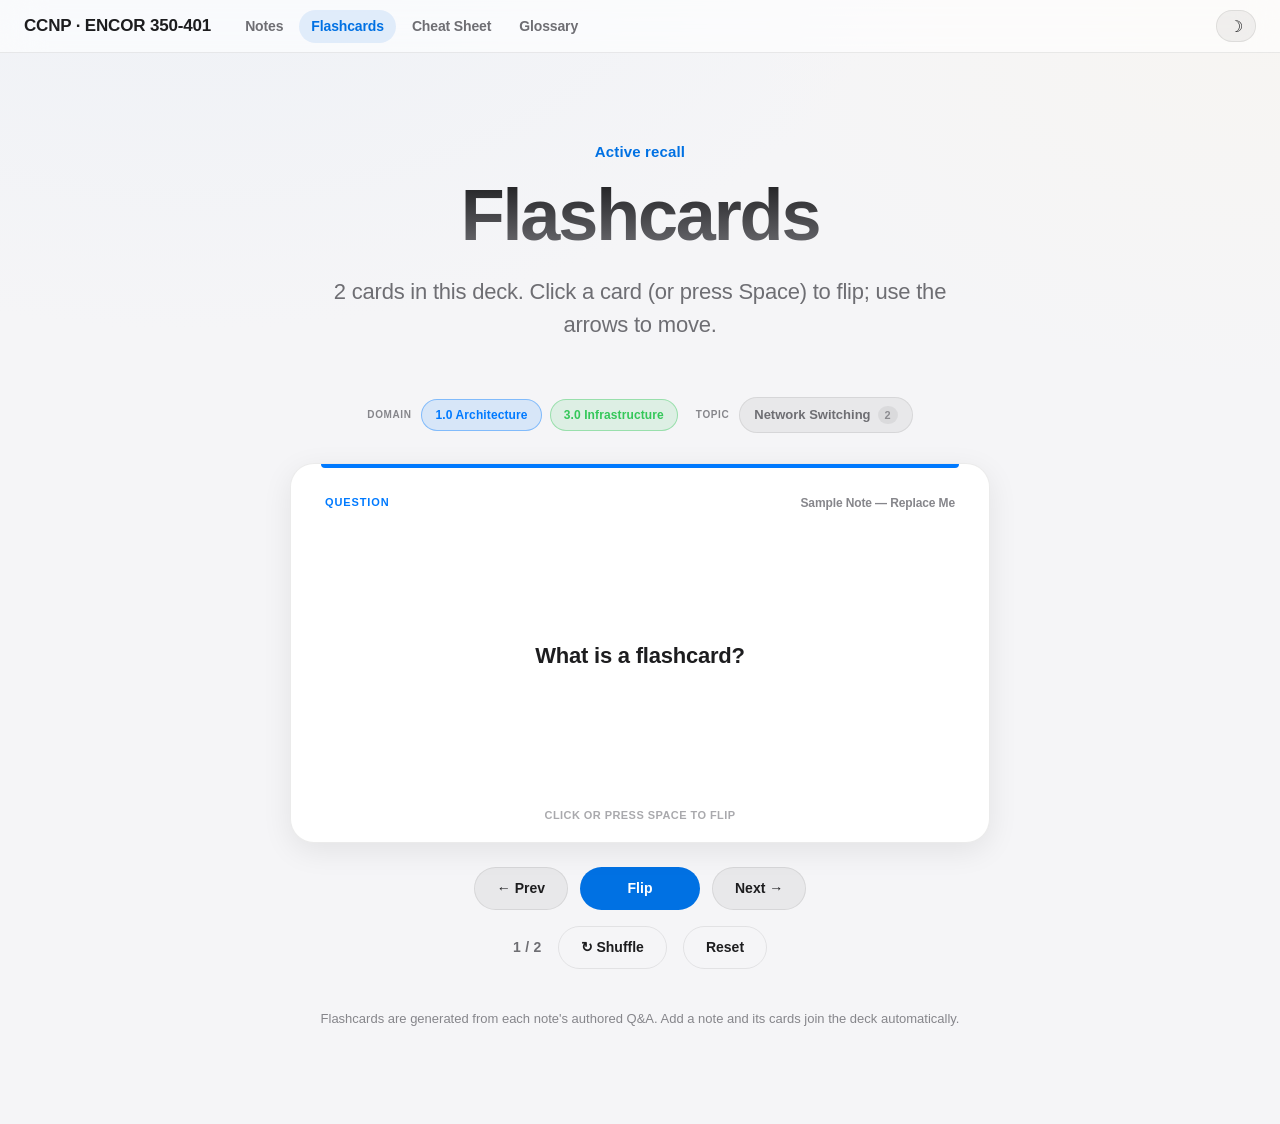
==== Flashcards.html @ 1c85087b "Initial commit: CCNP ENCOR 350-401 study hub (shareable edition) Same offline study suite (Notes, Fl" ====
<!DOCTYPE html>
<html lang="en">
<head>
<meta charset="UTF-8" />
<meta name="viewport" content="width=device-width, initial-scale=1.0" />
<title>CCNP Study Hub &middot; Flashcards</title>
<link rel="stylesheet" href="study.css" />
</head>
<body data-page="flashcards">
  <header class="site-header">
    <div class="header-inner">
      <span class="header-title">CCNP &middot; ENCOR 350-401</span>
      <nav class="site-nav" aria-label="Study hub sections">
        <a class="nav-link" href="CCNP-Study.html" data-page="notes">Notes</a>
        <a class="nav-link" href="Flashcards.html" data-page="flashcards">Flashcards</a>
        <a class="nav-link" href="Cheat-Sheet.html" data-page="cheatsheet">Cheat Sheet</a>
        <a class="nav-link" href="Glossary.html" data-page="glossary">Glossary</a>
      </nav>
      <button class="theme-toggle" id="themeToggle" type="button" aria-label="Toggle color theme" title="Toggle theme">&#9789;</button>
    </div>
  </header>

  <main>
    <section class="hero">
      <div class="hero-eyebrow">Active recall</div>
      <h1>Flashcards</h1>
      <p id="fcIntro">Flip through exam-focused Q&amp;A drawn from every note. Filter by domain or topic, then shuffle and self-test.</p>
    </section>

    <div class="fc-filters" id="fcFilters">
      <div class="fc-filter-group" id="fcDomainFilter" role="group" aria-label="Filter by domain">
        <span class="fc-filter-label">Domain</span>
      </div>
      <div class="fc-filter-group" id="fcTopicFilter" role="group" aria-label="Filter by topic">
        <span class="fc-filter-label">Topic</span>
      </div>
    </div>

    <div class="fc-stage" id="fcStage">
      <div class="flashcard" id="flashcard" role="button" tabindex="0" aria-label="Flashcard, click to flip">
        <div class="fc-face front">
          <div class="fc-meta">
            <span class="fc-kicker">Question</span>
            <span class="fc-source" id="fcSourceFront"></span>
          </div>
          <div class="fc-body" id="fcQuestion"></div>
          <div class="fc-hint">Click or press Space to flip</div>
        </div>
        <div class="fc-face back">
          <div class="fc-meta">
            <span class="fc-kicker">Answer</span>
            <span class="fc-source" id="fcSourceBack"></span>
          </div>
          <div class="fc-body" id="fcAnswer"></div>
          <div class="fc-hint">Click to flip back</div>
        </div>
      </div>
    </div>

    <div class="fc-controls" id="fcControls">
      <div class="fc-nav">
        <button type="button" class="fc-btn" id="fcPrev">&larr; Prev</button>
        <button type="button" class="fc-btn fc-flip" id="fcFlip">Flip</button>
        <button type="button" class="fc-btn" id="fcNext">Next &rarr;</button>
      </div>
      <div class="fc-status">
        <span class="fc-counter" id="fcCounter">0 / 0</span>
        <button type="button" class="fc-btn ghost" id="fcShuffle">&#x21bb; Shuffle</button>
        <button type="button" class="fc-btn ghost" id="fcReset">Reset</button>
      </div>
    </div>

    <div class="fc-empty" id="fcEmpty">
      <div>No flashcards match this filter.</div>
      <button type="button" class="fc-btn" id="fcClear" style="margin-top:14px;">Show all cards</button>
    </div>

    <footer class="site-footer">
      <p>Flashcards are generated from each note's authored Q&amp;A. Add a note and its cards join the deck automatically.</p>
    </footer>
  </main>

  <script src="study-config.js"></script>
  <script src="study-data.js"></script>
  <script src="study-common.js"></script>
  <script>
    (function () {
      "use strict";

      var CONFIG = window.STUDY_CONFIG || {};
      var DATA = window.STUDY_DATA || {};
      var DOMAINS = CONFIG.DOMAINS || {};
      var ORDER = CONFIG.DOMAIN_ORDER || Object.keys(DOMAINS);
      var NOTES = DATA.NOTES || [];

      // Build a flat deck: one entry per flashcard, carrying its note's context.
      var FULL_DECK = [];
      NOTES.forEach(function (note) {
        (note.flashcards || []).forEach(function (fc) {
          FULL_DECK.push({
            q: fc.q,
            a: fc.a,
            title: note.title,
            topic: note.topic || "",
            domains: (note.domains || []).map(String),
            accent: (note.domains && note.domains[0]) || 1
          });
        });
      });

      var deck = FULL_DECK.slice();   // current (filtered/shuffled) deck
      var index = 0;
      var activeDomain = null;
      var activeTopic = null;

      var els = {
        stage: document.getElementById("fcStage"),
        controls: document.getElementById("fcControls"),
        empty: document.getElementById("fcEmpty"),
        card: document.getElementById("flashcard"),
        qFront: document.getElementById("fcSourceFront"),
        qBack: document.getElementById("fcSourceBack"),
        question: document.getElementById("fcQuestion"),
        answer: document.getElementById("fcAnswer"),
        counter: document.getElementById("fcCounter"),
        prev: document.getElementById("fcPrev"),
        next: document.getElementById("fcNext"),
        flip: document.getElementById("fcFlip"),
        shuffle: document.getElementById("fcShuffle"),
        reset: document.getElementById("fcReset"),
        clear: document.getElementById("fcClear"),
        intro: document.getElementById("fcIntro"),
        domainFilter: document.getElementById("fcDomainFilter"),
        topicFilter: document.getElementById("fcTopicFilter")
      };

      /* ---- Build domain + topic filters from the deck --------- */
      var domainBtns = [];
      var topicBtns = [];

      (function buildDomainFilter() {
        // Only show domains that actually have cards.
        var present = {};
        FULL_DECK.forEach(function (c) {
          c.domains.forEach(function (d) { present[d] = true; });
        });
        ORDER.forEach(function (d) {
          if (!present[d] || !DOMAINS[d]) return;
          var btn = document.createElement("button");
          btn.type = "button";
          btn.className = "fc-domain-btn d" + DOMAINS[d].color;
          btn.setAttribute("data-domain", d);
          btn.setAttribute("aria-pressed", "false");
          btn.innerHTML = DOMAINS[d].name;
          btn.addEventListener("click", function () {
            activeDomain = activeDomain === d ? null : d;
            applyFilters();
          });
          els.domainFilter.appendChild(btn);
          domainBtns.push(btn);
        });
      })();

      (function buildTopicFilter() {
        var counts = {};
        var seen = [];
        FULL_DECK.forEach(function (c) {
          if (!c.topic) return;
          if (counts[c.topic] === undefined) { counts[c.topic] = 0; seen.push(c.topic); }
          counts[c.topic]++;
        });
        seen.forEach(function (t) {
          var btn = document.createElement("button");
          btn.type = "button";
          btn.className = "topic-chip";
          btn.setAttribute("data-topic", t);
          btn.setAttribute("aria-pressed", "false");
          btn.innerHTML = t + ' <span class="topic-count">' + counts[t] + "</span>";
          btn.addEventListener("click", function () {
            activeTopic = activeTopic === t ? null : t;
            applyFilters();
          });
          els.topicFilter.appendChild(btn);
          topicBtns.push(btn);
        });
      })();

      /* ---- Rendering ----------------------------------------- */
      function setFlipped(on) {
        els.card.classList.toggle("flipped", !!on);
        els.card.setAttribute("aria-pressed", on ? "true" : "false");
      }

      function render() {
        var n = deck.length;
        if (n === 0) {
          els.stage.classList.add("hidden");
          els.controls.classList.add("hidden");
          els.empty.classList.add("show");
          return;
        }
        els.stage.classList.remove("hidden");
        els.controls.classList.remove("hidden");
        els.empty.classList.remove("show");

        if (index < 0) index = 0;
        if (index > n - 1) index = n - 1;

        var c = deck[index];
        setFlipped(false);
        // set accent color on the card via its domain class
        els.card.className = "flashcard d" + c.accent;
        els.question.innerHTML = c.q;
        els.answer.innerHTML = c.a;
        els.qFront.textContent = c.title;
        els.qBack.textContent = c.title;
        els.counter.textContent = (index + 1) + " / " + n;

        var single = n <= 1;
        els.prev.disabled = single;
        els.next.disabled = single;
      }

      function go(delta) {
        var n = deck.length;
        if (n === 0) return;
        index = (index + delta + n) % n;   // wrap around
        render();
      }

      function shuffle() {
        for (var i = deck.length - 1; i > 0; i--) {
          var j = Math.floor(Math.random() * (i + 1));
          var tmp = deck[i]; deck[i] = deck[j]; deck[j] = tmp;
        }
        index = 0;
        render();
      }

      function applyFilters() {
        deck = FULL_DECK.filter(function (c) {
          var domainOk = !activeDomain || c.domains.indexOf(activeDomain) !== -1;
          var topicOk = !activeTopic || c.topic === activeTopic;
          return domainOk && topicOk;
        });
        index = 0;

        domainBtns.forEach(function (b) {
          var on = b.getAttribute("data-domain") === activeDomain;
          b.classList.toggle("active", on);
          b.setAttribute("aria-pressed", on ? "true" : "false");
        });
        topicBtns.forEach(function (b) {
          var on = b.getAttribute("data-topic") === activeTopic;
          b.classList.toggle("active", on);
          b.setAttribute("aria-pressed", on ? "true" : "false");
        });

        if (els.intro) {
          els.intro.textContent = deck.length + " card" + (deck.length === 1 ? "" : "s") +
            " in this deck. Click a card (or press Space) to flip; use the arrows to move.";
        }
        render();
      }

      /* ---- Events -------------------------------------------- */
      els.card.addEventListener("click", function () { setFlipped(!els.card.classList.contains("flipped")); });
      els.flip.addEventListener("click", function () { setFlipped(!els.card.classList.contains("flipped")); });
      els.prev.addEventListener("click", function () { go(-1); });
      els.next.addEventListener("click", function () { go(1); });
      els.shuffle.addEventListener("click", shuffle);
      els.reset.addEventListener("click", function () {
        activeDomain = null;
        activeTopic = null;
        deck = FULL_DECK.slice();
        applyFilters();
      });
      els.clear.addEventListener("click", function () {
        activeDomain = null;
        activeTopic = null;
        applyFilters();
      });

      els.card.addEventListener("keydown", function (e) {
        if (e.key === " " || e.key === "Enter") {
          e.preventDefault();
          setFlipped(!els.card.classList.contains("flipped"));
        }
      });

      document.addEventListener("keydown", function (e) {
        if (e.target && /^(INPUT|TEXTAREA|SELECT)$/.test(e.target.tagName)) return;
        if (e.key === "ArrowRight") { go(1); }
        else if (e.key === "ArrowLeft") { go(-1); }
        else if (e.key === " " && e.target === document.body) { e.preventDefault(); setFlipped(!els.card.classList.contains("flipped")); }
      });

      applyFilters();
    })();
  </script>
</body>
</html>
---- study.css ----
/* ============================================================
   CCNP Study Hub - shared styles
   Used by CCNP-Study.html, Flashcards.html, Cheat-Sheet.html,
   and Glossary.html. Theme variables + component styles.
   ============================================================ */

:root {
  --bg: #f5f5f7;
  --bg-gradient-1: #eef1f6;
  --bg-gradient-2: #f7f5f2;
  --surface: rgba(255, 255, 255, 0.72);
  --surface-solid: #ffffff;
  --header-bg: rgba(255, 255, 255, 0.62);
  --border: rgba(0, 0, 0, 0.08);
  --text: #1d1d1f;
  --text-secondary: #6e6e73;
  --text-tertiary: #86868b;
  --accent: #0071e3;
  --accent-soft: rgba(0, 113, 227, 0.1);
  --chip-bg: rgba(0, 0, 0, 0.05);
  --chip-text: #1d1d1f;
  --shadow: 0 8px 30px rgba(0, 0, 0, 0.08);
  --shadow-hover: 0 18px 48px rgba(0, 0, 0, 0.14);
  --tldr-bg: rgba(0, 113, 227, 0.08);
}

@media (prefers-color-scheme: dark) {
  :root {
    --bg: #000000;
    --bg-gradient-1: #0b0b0f;
    --bg-gradient-2: #14100d;
    --surface: rgba(28, 28, 30, 0.68);
    --surface-solid: #1c1c1e;
    --header-bg: rgba(20, 20, 22, 0.6);
    --border: rgba(255, 255, 255, 0.1);
    --text: #f5f5f7;
    --text-secondary: #a1a1a6;
    --text-tertiary: #86868b;
    --accent: #2997ff;
    --accent-soft: rgba(41, 151, 255, 0.16);
    --chip-bg: rgba(255, 255, 255, 0.1);
    --chip-text: #f5f5f7;
    --shadow: 0 8px 30px rgba(0, 0, 0, 0.5);
    --shadow-hover: 0 18px 48px rgba(0, 0, 0, 0.65);
    --tldr-bg: rgba(41, 151, 255, 0.14);
  }
}

:root[data-theme="light"] {
  --bg: #f5f5f7;
  --bg-gradient-1: #eef1f6;
  --bg-gradient-2: #f7f5f2;
  --surface: rgba(255, 255, 255, 0.72);
  --surface-solid: #ffffff;
  --header-bg: rgba(255, 255, 255, 0.62);
  --border: rgba(0, 0, 0, 0.08);
  --text: #1d1d1f;
  --text-secondary: #6e6e73;
  --text-tertiary: #86868b;
  --accent: #0071e3;
  --accent-soft: rgba(0, 113, 227, 0.1);
  --chip-bg: rgba(0, 0, 0, 0.05);
  --chip-text: #1d1d1f;
  --shadow: 0 8px 30px rgba(0, 0, 0, 0.08);
  --shadow-hover: 0 18px 48px rgba(0, 0, 0, 0.14);
  --tldr-bg: rgba(0, 113, 227, 0.08);
}

:root[data-theme="dark"] {
  --bg: #000000;
  --bg-gradient-1: #0b0b0f;
  --bg-gradient-2: #14100d;
  --surface: rgba(28, 28, 30, 0.68);
  --surface-solid: #1c1c1e;
  --header-bg: rgba(20, 20, 22, 0.6);
  --border: rgba(255, 255, 255, 0.1);
  --text: #f5f5f7;
  --text-secondary: #a1a1a6;
  --text-tertiary: #86868b;
  --accent: #2997ff;
  --accent-soft: rgba(41, 151, 255, 0.16);
  --chip-bg: rgba(255, 255, 255, 0.1);
  --chip-text: #f5f5f7;
  --shadow: 0 8px 30px rgba(0, 0, 0, 0.5);
  --shadow-hover: 0 18px 48px rgba(0, 0, 0, 0.65);
  --tldr-bg: rgba(41, 151, 255, 0.14);
}

/* Per-domain accent colors (light defaults) */
:root {
  --d1: #007aff;
  --d2: #af52de;
  --d3: #34c759;
  --d4: #30b0c7;
  --d5: #ff3b30;
  --d6: #ff9500;
}
@media (prefers-color-scheme: dark) {
  :root {
    --d1: #0a84ff;
    --d2: #bf5af2;
    --d3: #30d158;
    --d4: #64d2ff;
    --d5: #ff453a;
    --d6: #ff9f0a;
  }
}
:root[data-theme="light"] {
  --d1: #007aff;
  --d2: #af52de;
  --d3: #34c759;
  --d4: #30b0c7;
  --d5: #ff3b30;
  --d6: #ff9500;
}
:root[data-theme="dark"] {
  --d1: #0a84ff;
  --d2: #bf5af2;
  --d3: #30d158;
  --d4: #64d2ff;
  --d5: #ff453a;
  --d6: #ff9f0a;
}

/* Confidence self-assessment colors (low = red, med = yellow, high = green) */
:root { --conf-low: #ff3b30; --conf-med: #ffc400; --conf-high: #34c759; }
@media (prefers-color-scheme: dark) {
  :root { --conf-low: #ff453a; --conf-med: #ffd60a; --conf-high: #30d158; }
}
:root[data-theme="light"] { --conf-low: #ff3b30; --conf-med: #ffc400; --conf-high: #34c759; }
:root[data-theme="dark"] { --conf-low: #ff453a; --conf-med: #ffd60a; --conf-high: #30d158; }

* {
  margin: 0;
  padding: 0;
  box-sizing: border-box;
}

html {
  scroll-behavior: smooth;
}

body {
  font-family: -apple-system, BlinkMacSystemFont, "SF Pro Text", "SF Pro Display", "Helvetica Neue", Helvetica, Arial, sans-serif;
  background-color: var(--bg);
  background-image: radial-gradient(1200px 700px at 15% -10%, var(--bg-gradient-1), transparent 60%),
                    radial-gradient(1000px 700px at 100% 0%, var(--bg-gradient-2), transparent 55%);
  background-attachment: fixed;
  color: var(--text);
  line-height: 1.5;
  -webkit-font-smoothing: antialiased;
  -moz-osx-font-smoothing: grayscale;
  min-height: 100vh;
  transition: background-color 0.4s ease, color 0.4s ease;
}

header.site-header {
  position: sticky;
  top: 0;
  z-index: 100;
  background: var(--header-bg);
  -webkit-backdrop-filter: saturate(180%) blur(20px);
  backdrop-filter: saturate(180%) blur(20px);
  border-bottom: 1px solid var(--border);
}

.header-inner {
  max-width: 1560px;
  margin: 0 auto;
  padding: 0 24px;
  height: 52px;
  display: flex;
  align-items: center;
  justify-content: space-between;
}

.header-title {
  font-size: 17px;
  font-weight: 600;
  letter-spacing: -0.01em;
}

/* Top navigation between hub pages */
.site-nav {
  display: flex;
  align-items: center;
  gap: 4px;
  margin-left: 22px;
  margin-right: auto;
}

.nav-link {
  font-size: 14px;
  font-weight: 600;
  letter-spacing: -0.01em;
  color: var(--text-secondary);
  text-decoration: none;
  padding: 6px 12px;
  border-radius: 999px;
  transition: background 0.2s ease, color 0.2s ease;
}

.nav-link:hover {
  color: var(--text);
  background: var(--chip-bg);
}

.nav-link.active {
  color: var(--accent);
  background: var(--accent-soft);
}

.nav-link.soon {
  opacity: 0.5;
  cursor: default;
}

.nav-link.soon::after {
  content: " \00b7 soon";
  font-size: 10px;
  text-transform: uppercase;
  letter-spacing: 0.04em;
  opacity: 0.8;
}

.theme-toggle {
  appearance: none;
  border: 1px solid var(--border);
  background: var(--chip-bg);
  color: var(--text);
  width: 40px;
  height: 32px;
  border-radius: 999px;
  font-size: 16px;
  cursor: pointer;
  display: inline-flex;
  align-items: center;
  justify-content: center;
  transition: transform 0.2s ease, background 0.2s ease;
  flex-shrink: 0;
}

.theme-toggle:hover {
  transform: scale(1.06);
}

.theme-toggle:active {
  transform: scale(0.94);
}

main {
  max-width: 1560px;
  margin: 0 auto;
  padding: 0 24px 96px;
}

.hero {
  text-align: center;
  padding: 88px 0 56px;
}

.hero-eyebrow {
  font-size: 15px;
  font-weight: 600;
  color: var(--accent);
  letter-spacing: 0.01em;
  margin-bottom: 14px;
}

.hero h1 {
  font-size: clamp(40px, 7vw, 72px);
  font-weight: 700;
  letter-spacing: -0.03em;
  line-height: 1.05;
  background: linear-gradient(180deg, var(--text), var(--text-secondary));
  -webkit-background-clip: text;
  background-clip: text;
  -webkit-text-fill-color: transparent;
}

.hero p {
  font-size: clamp(18px, 2.4vw, 22px);
  color: var(--text-secondary);
  max-width: 620px;
  margin: 22px auto 0;
  letter-spacing: -0.01em;
}

.progress {
  max-width: 540px;
  margin: 36px auto 0;
  text-align: left;
}

.progress-top {
  display: flex;
  align-items: baseline;
  justify-content: space-between;
  gap: 12px;
  margin-bottom: 10px;
}

.progress-label {
  font-size: 14px;
  font-weight: 600;
  color: var(--text);
  letter-spacing: -0.01em;
}

.progress-pct {
  font-size: 17px;
  font-weight: 700;
  color: var(--text);
  letter-spacing: -0.02em;
}

.progress-track {
  height: 12px;
  border-radius: 999px;
  background: var(--chip-bg);
  border: 1px solid var(--border);
  overflow: hidden;
}

.progress-fill {
  height: 100%;
  width: 0;
  border-radius: 999px;
  background: linear-gradient(90deg, var(--d1), var(--d3), var(--d4), var(--d6));
  transition: width 1.1s cubic-bezier(0.22, 1, 0.36, 1);
}

.progress-sub {
  margin-top: 10px;
  font-size: 13px;
  color: var(--text-secondary);
  letter-spacing: -0.01em;
}

.card-grid {
  display: grid;
  grid-template-columns: repeat(auto-fit, minmax(320px, 1fr));
  gap: 24px;
}

.card {
  background: var(--surface);
  -webkit-backdrop-filter: blur(20px);
  backdrop-filter: blur(20px);
  border: 1px solid var(--border);
  border-radius: 22px;
  padding: 34px 32px;
  box-shadow: var(--shadow);
  transition: transform 0.35s cubic-bezier(0.22, 1, 0.36, 1), box-shadow 0.35s ease;
  display: flex;
  flex-direction: column;
}

.card:hover {
  transform: translateY(-6px);
  box-shadow: var(--shadow-hover);
}

.card-index {
  font-size: 13px;
  font-weight: 600;
  color: var(--text-tertiary);
  letter-spacing: 0.06em;
  text-transform: uppercase;
  margin-bottom: 12px;
}

.card h2 {
  font-size: 26px;
  font-weight: 700;
  letter-spacing: -0.02em;
  line-height: 1.15;
  margin-bottom: 18px;
}

.tldr {
  background: var(--tldr-bg);
  border-radius: 14px;
  padding: 14px 16px;
  margin-bottom: 20px;
}

.tldr-label {
  font-size: 11px;
  font-weight: 700;
  letter-spacing: 0.08em;
  text-transform: uppercase;
  color: var(--accent);
  display: block;
  margin-bottom: 4px;
}

.tldr-text {
  font-size: 15px;
  color: var(--text);
  letter-spacing: -0.01em;
}

.summary {
  font-size: 16px;
  color: var(--text-secondary);
  letter-spacing: -0.01em;
  margin-bottom: 26px;
}

.takeaways-label {
  font-size: 12px;
  font-weight: 700;
  letter-spacing: 0.06em;
  text-transform: uppercase;
  color: var(--text-tertiary);
  margin-bottom: 14px;
  margin-top: auto;
}

.chips {
  display: flex;
  flex-wrap: wrap;
  gap: 9px;
}

.chip {
  background: var(--chip-bg);
  color: var(--chip-text);
  font-size: 13px;
  font-weight: 500;
  padding: 7px 14px;
  border-radius: 999px;
  letter-spacing: -0.01em;
  line-height: 1.35;
  transition: background 0.2s ease;
}

.card:hover .chip {
  background: var(--accent-soft);
}

footer.site-footer {
  text-align: center;
  color: var(--text-tertiary);
  font-size: 13px;
  padding: 40px 24px 0;
  max-width: 1560px;
  margin: 0 auto;
}

footer.site-footer a {
  color: var(--accent);
  text-decoration: none;
}

footer.site-footer a:hover {
  text-decoration: underline;
}

/* Exam blueprint strip */
.blueprint {
  background: var(--surface);
  -webkit-backdrop-filter: blur(20px);
  backdrop-filter: blur(20px);
  border: 1px solid var(--border);
  border-radius: 22px;
  padding: 30px 32px;
  box-shadow: var(--shadow);
  margin-bottom: 40px;
}

.blueprint-head {
  display: flex;
  align-items: flex-start;
  justify-content: space-between;
  flex-wrap: wrap;
  gap: 12px;
  margin-bottom: 6px;
}

.blueprint-title {
  font-size: 20px;
  font-weight: 700;
  letter-spacing: -0.02em;
}

.blueprint-meta-col {
  display: flex;
  flex-direction: column;
  align-items: flex-end;
  gap: 9px;
}

.blueprint-meta {
  font-size: 14px;
  color: var(--text-tertiary);
  font-weight: 500;
}

.conf-filter {
  display: inline-flex;
  align-items: center;
  gap: 6px;
}

.conf-filter-label {
  font-size: 10px;
  font-weight: 700;
  letter-spacing: 0.06em;
  text-transform: uppercase;
  color: var(--text-tertiary);
  margin-right: 2px;
}

.conf-filter-btn {
  appearance: none;
  border: 1px solid var(--border);
  background: var(--chip-bg);
  color: var(--text-secondary);
  font: inherit;
  font-size: 11px;
  font-weight: 600;
  line-height: 1;
  letter-spacing: 0.02em;
  padding: 5px 12px;
  border-radius: 999px;
  cursor: pointer;
  transition: background 0.2s ease, color 0.2s ease, border-color 0.2s ease, transform 0.15s ease;
}

.conf-filter-btn:hover {
  color: var(--text);
  transform: translateY(-1px);
}

.conf-filter-btn.active {
  color: #fff;
  border-color: transparent;
}

.conf-filter-btn.low.active { background: var(--conf-low); }
.conf-filter-btn.med.active { background: var(--conf-med); color: #1d1d1f; }
.conf-filter-btn.high.active { background: var(--conf-high); }

.conf-filter-btn:focus-visible {
  outline: 2px solid var(--accent);
  outline-offset: 2px;
}

.blueprint-sub {
  font-size: 14px;
  color: var(--text-secondary);
  margin-bottom: 20px;
}

.domain-grid {
  display: grid;
  grid-template-columns: repeat(auto-fit, minmax(150px, 1fr));
  gap: 12px;
}

/* Each .dN class sets the local domain accent used by tiles + badges */
.d1 { --dc: var(--d1); }
.d2 { --dc: var(--d2); }
.d3 { --dc: var(--d3); }
.d4 { --dc: var(--d4); }
.d5 { --dc: var(--d5); }
.d6 { --dc: var(--d6); }

.domain {
  appearance: none;
  font: inherit;
  text-align: left;
  display: block;
  width: 100%;
  cursor: pointer;
  border: 1px solid var(--border);
  border-radius: 14px;
  padding: 14px 15px 14px 19px;
  background: color-mix(in srgb, var(--dc, var(--accent)) 9%, var(--surface-solid));
  box-shadow: inset 0 0 0 1px color-mix(in srgb, var(--dc, var(--accent)) 28%, transparent);
  position: relative;
  overflow: hidden;
  transition: transform 0.2s ease, box-shadow 0.2s ease, background 0.2s ease, opacity 0.2s ease;
}

.domain::before {
  content: "";
  position: absolute;
  left: 0;
  top: 12px;
  bottom: 12px;
  width: 4px;
  border-radius: 0 4px 4px 0;
  background: var(--dc, var(--accent));
}

.domain:hover {
  transform: translateY(-3px);
  box-shadow: inset 0 0 0 1px color-mix(in srgb, var(--dc, var(--accent)) 45%, transparent), var(--shadow);
}

.domain:focus-visible {
  outline: 2px solid var(--dc, var(--accent));
  outline-offset: 2px;
}

.domain.active {
  background: color-mix(in srgb, var(--dc, var(--accent)) 20%, var(--surface-solid));
  box-shadow: inset 0 0 0 2px var(--dc, var(--accent));
  transform: translateY(-3px);
}

.domain.empty {
  opacity: 0.45;
}

.domain-weight {
  font-size: 22px;
  font-weight: 700;
  letter-spacing: -0.02em;
  display: block;
  color: var(--dc, var(--accent));
}

.domain-name {
  font-size: 13px;
  font-weight: 500;
  color: var(--text);
  letter-spacing: -0.01em;
  margin-top: 2px;
}

.domain-count {
  display: inline-block;
  margin-top: 8px;
  font-size: 10px;
  font-weight: 700;
  letter-spacing: 0.06em;
  text-transform: uppercase;
  color: var(--text-tertiary);
}

.domain.active .domain-count {
  color: var(--dc, var(--accent));
}

/* Search + topic filter controls */
.study-controls {
  display: flex;
  flex-wrap: wrap;
  align-items: center;
  gap: 14px;
  margin-top: 20px;
}

.search-wrap {
  position: relative;
  flex: 1 1 260px;
}

.search-wrap::before {
  content: "\1F50D";
  position: absolute;
  left: 15px;
  top: 50%;
  transform: translateY(-50%);
  font-size: 14px;
  opacity: 0.55;
  pointer-events: none;
}

.search-input {
  width: 100%;
  appearance: none;
  border: 1px solid var(--border);
  background: var(--surface-solid);
  color: var(--text);
  font: inherit;
  font-size: 15px;
  padding: 10px 16px 10px 40px;
  border-radius: 999px;
  transition: border-color 0.2s ease, box-shadow 0.2s ease;
}

.search-input:focus {
  outline: none;
  border-color: var(--accent);
  box-shadow: 0 0 0 3px var(--accent-soft);
}

.topic-filter {
  display: flex;
  flex-wrap: wrap;
  align-items: center;
  gap: 8px;
}

.topic-filter-label {
  font-size: 10px;
  font-weight: 700;
  letter-spacing: 0.06em;
  text-transform: uppercase;
  color: var(--text-tertiary);
  margin-right: 2px;
}

.topic-chip {
  appearance: none;
  font: inherit;
  cursor: pointer;
  border: 1px solid var(--border);
  background: var(--chip-bg);
  color: var(--text-secondary);
  font-size: 13px;
  font-weight: 600;
  padding: 7px 14px;
  border-radius: 999px;
  display: inline-flex;
  align-items: center;
  gap: 7px;
  transition: background 0.2s ease, color 0.2s ease, border-color 0.2s ease, transform 0.15s ease;
}

.topic-chip:hover {
  color: var(--text);
  transform: translateY(-1px);
}

.topic-chip.active {
  background: var(--accent);
  color: #fff;
  border-color: transparent;
}

.topic-chip .topic-count {
  font-size: 11px;
  font-weight: 700;
  opacity: 0.75;
  background: rgba(0, 0, 0, 0.08);
  padding: 1px 7px;
  border-radius: 999px;
}

.topic-chip.active .topic-count {
  background: rgba(255, 255, 255, 0.25);
  opacity: 1;
}

.card.hidden {
  display: none;
}

.filter-empty {
  display: none;
  text-align: center;
  color: var(--text-secondary);
  padding: 48px 0 8px;
  font-size: 16px;
  letter-spacing: -0.01em;
}

.filter-empty.show {
  display: block;
}

.filter-empty button {
  appearance: none;
  margin-top: 14px;
  border: 1px solid var(--border);
  background: var(--accent-soft);
  color: var(--accent);
  font: inherit;
  font-weight: 600;
  font-size: 14px;
  padding: 8px 18px;
  border-radius: 999px;
  cursor: pointer;
}

/* Objective badges on cards */
.obj-badges {
  display: flex;
  flex-wrap: wrap;
  gap: 7px;
  margin-bottom: 18px;
}

.obj-badge {
  font-size: 12px;
  font-weight: 600;
  letter-spacing: 0.01em;
  padding: 5px 11px;
  border-radius: 8px;
  background: color-mix(in srgb, var(--dc, var(--accent)) 14%, transparent);
  color: var(--dc, var(--accent));
  line-height: 1.3;
}

/* Exam focus callout */
.exam-focus {
  border: 1px solid var(--border);
  border-radius: 16px;
  padding: 18px 20px;
  margin: 4px 0 26px;
  background: var(--chip-bg);
}

.exam-focus-label {
  font-size: 12px;
  font-weight: 700;
  letter-spacing: 0.06em;
  text-transform: uppercase;
  color: var(--text);
  display: flex;
  align-items: center;
  gap: 7px;
  margin-bottom: 12px;
}

.exam-focus ul {
  list-style: none;
  display: flex;
  flex-direction: column;
  gap: 10px;
}

.exam-focus li {
  font-size: 14.5px;
  color: var(--text-secondary);
  letter-spacing: -0.01em;
  padding-left: 22px;
  position: relative;
  line-height: 1.45;
}

.exam-focus li::before {
  content: "\2713";
  position: absolute;
  left: 0;
  top: 0;
  color: var(--accent);
  font-weight: 700;
}

.exam-focus li strong {
  color: var(--text);
  font-weight: 600;
}

.exam-focus li.gotcha::before {
  content: "\26A0";
  color: #ff9f0a;
}

/* Per-note confidence self-assessment */
.card {
  position: relative;
  cursor: pointer;
}

.card::before {
  content: "";
  position: absolute;
  top: 0;
  left: 28px;
  right: 28px;
  height: 3px;
  border-radius: 0 0 4px 4px;
  background: transparent;
  transition: background 0.25s ease;
}

.card[data-confidence="low"]::before { background: var(--conf-low); }
.card[data-confidence="med"]::before { background: var(--conf-med); }
.card[data-confidence="high"]::before { background: var(--conf-high); }

/* Preview cards on the grid: hide full content, open a modal for the rest */
.card.collapsed .summary,
.card.collapsed .exam-focus {
  display: none;
}

.card {
  padding-bottom: 44px;
}

.card::after {
  content: "Open \2197";
  position: absolute;
  bottom: 14px;
  right: 20px;
  font-size: 11px;
  font-weight: 600;
  letter-spacing: 0.04em;
  text-transform: uppercase;
  line-height: 1;
  color: var(--text-tertiary);
  opacity: 0.7;
  pointer-events: none;
  transition: opacity 0.25s ease, color 0.2s ease;
}

.card:hover::after {
  opacity: 1;
  color: var(--accent);
}

/* Note detail modal */
.modal-overlay {
  position: fixed;
  inset: 0;
  z-index: 1000;
  display: flex;
  align-items: center;
  justify-content: center;
  padding: 40px 20px;
  background: rgba(0, 0, 0, 0.45);
  -webkit-backdrop-filter: blur(4px);
  backdrop-filter: blur(4px);
  opacity: 0;
  visibility: hidden;
  transition: opacity 0.25s ease, visibility 0.25s ease;
}

.modal-overlay.open {
  opacity: 1;
  visibility: visible;
}

.modal-dialog {
  position: relative;
  width: 48%;
  min-width: 340px;
  max-width: 864px;
  transform: translateY(14px) scale(0.98);
  transition: transform 0.3s cubic-bezier(0.22, 1, 0.36, 1);
}

.modal-overlay.open .modal-dialog {
  transform: none;
}

.modal-card.card {
  width: 100%;
  max-height: 86vh;
  overflow-y: auto;
  cursor: default;
  padding-bottom: 34px;
  background: #ffffff;
  -webkit-backdrop-filter: none;
  backdrop-filter: none;
}

@media (prefers-color-scheme: dark) {
  .modal-card.card { background: #1c1c1e; }
}
:root[data-theme="light"] .modal-card.card { background: #ffffff; }
:root[data-theme="dark"] .modal-card.card { background: #1c1c1e; }

.modal-card.card::after { content: none; }

.modal-card .exam-focus-label { font-size: 15px; }
.modal-card .exam-focus li { font-size: 16.5px; }

.modal-card.card:hover {
  transform: none;
  box-shadow: var(--shadow);
}

.modal-close {
  position: absolute;
  top: 12px;
  right: 12px;
  z-index: 2;
  width: 34px;
  height: 34px;
  display: flex;
  align-items: center;
  justify-content: center;
  border: none;
  border-radius: 50%;
  background: var(--chip-bg);
  color: var(--text-secondary);
  font-size: 22px;
  line-height: 1;
  cursor: pointer;
  box-shadow: var(--shadow);
  transition: background 0.2s ease, color 0.2s ease, transform 0.15s ease;
}

.modal-close:hover {
  color: var(--text);
  transform: scale(1.08);
}

.modal-close:focus-visible {
  outline: 2px solid var(--accent);
  outline-offset: 2px;
}

@media (max-width: 700px) {
  .modal-dialog { width: 100%; min-width: 0; }
  .modal-card.card { max-height: 82vh; }
}

.confidence {
  margin: 0 0 12px;
  display: flex;
  align-items: center;
  justify-content: flex-end;
  gap: 8px;
  flex-wrap: wrap;
}

.confidence-label {
  font-size: 10px;
  font-weight: 700;
  letter-spacing: 0.06em;
  text-transform: uppercase;
  color: var(--text-tertiary);
}

.confidence-btns {
  display: inline-flex;
  background: var(--chip-bg);
  border: 1px solid var(--border);
  border-radius: 999px;
  padding: 1px;
  gap: 1px;
}

.conf-btn {
  appearance: none;
  border: none;
  background: transparent;
  color: var(--text-secondary);
  font: inherit;
  font-size: 10px;
  font-weight: 600;
  line-height: 1;
  letter-spacing: 0.02em;
  padding: 2px 9px;
  border-radius: 999px;
  cursor: pointer;
  transition: background 0.2s ease, color 0.2s ease;
}

.conf-btn:hover {
  color: var(--text);
}

.conf-btn.active {
  color: #fff;
}

.conf-btn.low.active { background: var(--conf-low); }
.conf-btn.med.active { background: var(--conf-med); color: #1d1d1f; }
.conf-btn.high.active { background: var(--conf-high); }

.conf-btn:focus-visible {
  outline: 2px solid var(--accent);
  outline-offset: 2px;
}

/* ============================================================
   Flashcards page
   ============================================================ */
.fc-filters {
  display: flex;
  flex-wrap: wrap;
  align-items: center;
  justify-content: center;
  gap: 10px 18px;
  max-width: 900px;
  margin: 0 auto 30px;
}

.fc-filter-group {
  display: flex;
  flex-wrap: wrap;
  align-items: center;
  gap: 8px;
}

.fc-filter-label {
  font-size: 10px;
  font-weight: 700;
  letter-spacing: 0.06em;
  text-transform: uppercase;
  color: var(--text-tertiary);
  margin-right: 2px;
}

.fc-domain-btn {
  appearance: none;
  font: inherit;
  cursor: pointer;
  border: 1px solid color-mix(in srgb, var(--dc, var(--accent)) 40%, transparent);
  background: color-mix(in srgb, var(--dc, var(--accent)) 12%, transparent);
  color: var(--dc, var(--accent));
  font-size: 12px;
  font-weight: 700;
  letter-spacing: 0.01em;
  padding: 6px 13px;
  border-radius: 999px;
  transition: background 0.2s ease, color 0.2s ease, transform 0.15s ease;
}

.fc-domain-btn:hover {
  transform: translateY(-1px);
}

.fc-domain-btn.active {
  background: var(--dc, var(--accent));
  color: #fff;
  border-color: transparent;
}

.fc-domain-btn:focus-visible {
  outline: 2px solid var(--dc, var(--accent));
  outline-offset: 2px;
}

.fc-stage {
  perspective: 1800px;
  max-width: 700px;
  margin: 0 auto;
}

.flashcard {
  position: relative;
  width: 100%;
  min-height: 380px;
  cursor: pointer;
  transform-style: preserve-3d;
  transition: transform 0.55s cubic-bezier(0.22, 1, 0.36, 1);
}

.flashcard.flipped {
  transform: rotateY(180deg);
}

.fc-face {
  position: absolute;
  inset: 0;
  height: 100%;
  -webkit-backface-visibility: hidden;
  backface-visibility: hidden;
  display: flex;
  flex-direction: column;
  border: 1px solid var(--border);
  border-radius: 24px;
  padding: 30px 34px 60px;
  background: var(--surface-solid);
  box-shadow: var(--shadow);
  overflow-y: auto;
}

.fc-face::before {
  content: "";
  position: absolute;
  top: 0;
  left: 30px;
  right: 30px;
  height: 4px;
  border-radius: 0 0 4px 4px;
  background: var(--dc, var(--accent));
}

.fc-face.back {
  transform: rotateY(180deg);
}

.fc-meta {
  display: flex;
  align-items: center;
  justify-content: space-between;
  gap: 12px;
  margin-bottom: 20px;
}

.fc-kicker {
  font-size: 11px;
  font-weight: 700;
  letter-spacing: 0.08em;
  text-transform: uppercase;
  color: var(--dc, var(--accent));
}

.fc-source {
  font-size: 12px;
  font-weight: 600;
  color: var(--text-tertiary);
  text-align: right;
  letter-spacing: -0.01em;
}

.fc-body {
  flex: 1;
  display: flex;
  align-items: center;
  justify-content: center;
  text-align: center;
  font-size: 22px;
  font-weight: 600;
  line-height: 1.4;
  letter-spacing: -0.01em;
  color: var(--text);
}

.fc-face.back .fc-body {
  font-size: 19px;
  font-weight: 500;
  color: var(--text-secondary);
}

.fc-face.back .fc-body strong { color: var(--text); font-weight: 600; }

.fc-hint {
  position: absolute;
  bottom: 18px;
  left: 0;
  right: 0;
  text-align: center;
  font-size: 11px;
  font-weight: 600;
  letter-spacing: 0.04em;
  text-transform: uppercase;
  color: var(--text-tertiary);
  opacity: 0.7;
  pointer-events: none;
}

.fc-controls {
  max-width: 700px;
  margin: 24px auto 0;
  display: flex;
  flex-direction: column;
  align-items: center;
  gap: 16px;
}

.fc-nav {
  display: flex;
  align-items: center;
  gap: 12px;
}

.fc-btn {
  appearance: none;
  font: inherit;
  cursor: pointer;
  border: 1px solid var(--border);
  background: var(--chip-bg);
  color: var(--text);
  font-size: 14px;
  font-weight: 600;
  padding: 10px 22px;
  border-radius: 999px;
  transition: background 0.2s ease, color 0.2s ease, transform 0.15s ease, opacity 0.2s ease;
}

.fc-btn:hover {
  transform: translateY(-2px);
}

.fc-btn:active {
  transform: translateY(0);
}

.fc-btn.fc-flip {
  background: var(--accent);
  color: #fff;
  border-color: transparent;
  min-width: 120px;
}

.fc-btn.ghost {
  background: transparent;
}

.fc-btn:disabled {
  opacity: 0.4;
  cursor: default;
  transform: none;
}

.fc-btn:focus-visible {
  outline: 2px solid var(--accent);
  outline-offset: 2px;
}

.fc-status {
  display: flex;
  align-items: center;
  gap: 16px;
  font-size: 14px;
  font-weight: 600;
  color: var(--text-secondary);
}

.fc-counter {
  font-variant-numeric: tabular-nums;
  letter-spacing: 0.02em;
}

.fc-empty {
  display: none;
  text-align: center;
  color: var(--text-secondary);
  padding: 60px 0;
  font-size: 17px;
}

.fc-empty.show {
  display: block;
}

.fc-stage.hidden,
.fc-controls.hidden {
  display: none;
}

@media (max-width: 600px) {
  .fc-face { padding: 24px 22px 56px; }
  .fc-body { font-size: 19px; }
  .fc-face.back .fc-body { font-size: 17px; }
  .flashcard { min-height: 340px; }
}

/* ============================================================
   Cheat Sheet page
   ============================================================ */
.cheat-block {
  margin-bottom: 52px;
}

.cheat-head {
  display: flex;
  align-items: baseline;
  justify-content: space-between;
  gap: 12px;
  flex-wrap: wrap;
  margin-bottom: 18px;
}

.cheat-title {
  font-size: 24px;
  font-weight: 700;
  letter-spacing: -0.02em;
}

.cheat-title .count {
  font-size: 14px;
  font-weight: 600;
  color: var(--text-tertiary);
  margin-left: 10px;
}

.cheat-sub {
  font-size: 14px;
  color: var(--text-secondary);
  letter-spacing: -0.01em;
}

.gotcha-grid {
  display: grid;
  grid-template-columns: repeat(auto-fill, minmax(340px, 1fr));
  gap: 16px;
}

.gotcha-card {
  border: 1px solid var(--border);
  border-left: 4px solid var(--dc, var(--accent));
  border-radius: 14px;
  padding: 18px 20px;
  background: var(--surface);
  -webkit-backdrop-filter: blur(20px);
  backdrop-filter: blur(20px);
  box-shadow: var(--shadow);
  display: flex;
  flex-direction: column;
  gap: 14px;
}

.gotcha-text {
  font-size: 15px;
  color: var(--text);
  line-height: 1.5;
  letter-spacing: -0.01em;
}

.gotcha-text strong { font-weight: 600; }

.gotcha-meta {
  display: flex;
  flex-wrap: wrap;
  align-items: center;
  gap: 8px;
  margin-top: auto;
}

.gotcha-source {
  font-size: 12px;
  font-weight: 600;
  color: var(--text-tertiary);
  letter-spacing: -0.01em;
}

.cli-group {
  margin-bottom: 22px;
}

.cli-group-title {
  font-size: 13px;
  font-weight: 700;
  letter-spacing: 0.04em;
  text-transform: uppercase;
  color: var(--dc, var(--accent));
  margin-bottom: 10px;
  display: flex;
  align-items: center;
  gap: 8px;
}

.cli-list {
  display: flex;
  flex-direction: column;
  gap: 10px;
}

.cli-item {
  display: grid;
  grid-template-columns: minmax(220px, 340px) 1fr auto;
  gap: 16px;
  align-items: center;
  border: 1px solid var(--border);
  border-left: 4px solid var(--dc, var(--accent));
  border-radius: 12px;
  padding: 12px 16px;
  background: var(--surface);
  -webkit-backdrop-filter: blur(20px);
  backdrop-filter: blur(20px);
}

.cli-cmd {
  font-family: ui-monospace, SFMono-Regular, Menlo, Consolas, "Liberation Mono", monospace;
  font-size: 13.5px;
  font-weight: 600;
  color: var(--text);
  background: var(--chip-bg);
  padding: 7px 11px;
  border-radius: 8px;
  cursor: pointer;
  position: relative;
  overflow-x: auto;
  white-space: nowrap;
  transition: background 0.2s ease;
}

.cli-cmd:hover {
  background: var(--accent-soft);
}

.cli-cmd.copied::after {
  content: "Copied";
  position: absolute;
  right: 8px;
  top: 50%;
  transform: translateY(-50%);
  font-family: -apple-system, BlinkMacSystemFont, "Helvetica Neue", sans-serif;
  font-size: 10px;
  font-weight: 700;
  letter-spacing: 0.04em;
  text-transform: uppercase;
  color: var(--accent);
  background: var(--surface-solid);
  padding: 2px 6px;
  border-radius: 6px;
}

.cli-desc {
  font-size: 14px;
  color: var(--text-secondary);
  letter-spacing: -0.01em;
}

.cli-meta {
  font-size: 12px;
  font-weight: 600;
  color: var(--text-tertiary);
  text-align: right;
  white-space: nowrap;
}

.gotcha-card.hidden,
.cli-item.hidden,
.cli-group.hidden {
  display: none;
}

.cheat-empty {
  display: none;
  color: var(--text-secondary);
  font-size: 15px;
  padding: 8px 0 4px;
}

.cheat-empty.show {
  display: block;
}

@media (max-width: 700px) {
  .cli-item { grid-template-columns: 1fr; gap: 8px; }
  .cli-meta { text-align: left; }
}

/* ============================================================
   Glossary page
   ============================================================ */
.gloss-toolbar {
  max-width: 760px;
  margin: 0 auto 24px;
  display: flex;
  flex-direction: column;
  gap: 16px;
}

/* In this column layout the search box must size to its content,
   not inherit the 260px flex-basis used by the horizontal Notes row. */
.gloss-toolbar .search-wrap {
  flex: none;
  width: 100%;
}

/* Glossary intro: keep it to a single line and tighten the gap to the search field. */
body[data-page="glossary"] .hero {
  padding-bottom: 28px;
}

body[data-page="glossary"] .hero p {
  font-size: 16px;
  max-width: 820px;
}

.az-bar {
  display: flex;
  flex-wrap: wrap;
  justify-content: center;
  gap: 5px;
}

.az-link {
  appearance: none;
  cursor: pointer;
  border: 1px solid var(--border);
  background: var(--chip-bg);
  color: var(--text);
  font: inherit;
  font-size: 12px;
  font-weight: 700;
  width: 30px;
  height: 30px;
  display: inline-flex;
  align-items: center;
  justify-content: center;
  border-radius: 8px;
  transition: background 0.2s ease, color 0.2s ease, transform 0.12s ease;
}

.az-link:hover {
  background: var(--accent-soft);
  color: var(--accent);
  transform: translateY(-1px);
}

.az-link.disabled {
  opacity: 0.28;
  pointer-events: none;
}

.az-link:focus-visible {
  outline: 2px solid var(--accent);
  outline-offset: 2px;
}

.gloss-group {
  margin-bottom: 30px;
  scroll-margin-top: 72px;
}

.gloss-group.hidden {
  display: none;
}

.gloss-letter {
  font-size: 22px;
  font-weight: 700;
  letter-spacing: -0.01em;
  color: var(--accent);
  padding-bottom: 8px;
  margin-bottom: 16px;
  border-bottom: 2px solid var(--border);
}

.gloss-grid {
  display: grid;
  grid-template-columns: repeat(auto-fill, minmax(300px, 1fr));
  gap: 14px;
}

.gloss-item {
  border: 1px solid var(--border);
  border-left: 4px solid var(--dc, var(--accent));
  border-radius: 12px;
  padding: 16px 18px;
  background: var(--surface);
  -webkit-backdrop-filter: blur(20px);
  backdrop-filter: blur(20px);
}

.gloss-item.hidden {
  display: none;
}

.gloss-term {
  font-size: 17px;
  font-weight: 700;
  letter-spacing: -0.01em;
  color: var(--text);
}

.gloss-exp {
  font-size: 13px;
  font-style: italic;
  color: var(--text-tertiary);
  margin-top: 1px;
  margin-bottom: 8px;
}

.gloss-def {
  font-size: 14px;
  color: var(--text-secondary);
  line-height: 1.5;
  letter-spacing: -0.01em;
}

.gloss-badges {
  display: flex;
  flex-wrap: wrap;
  gap: 6px;
  margin-top: 12px;
}

.gloss-empty {
  display: none;
  text-align: center;
  color: var(--text-secondary);
  font-size: 16px;
  padding: 48px 0;
}

.gloss-empty.show {
  display: block;
}

@media (max-width: 700px) {
  .site-nav { gap: 2px; margin-left: 10px; }
  .nav-link { padding: 5px 8px; font-size: 12px; }
  .nav-link.soon::after { content: none; }
  .header-title { display: none; }
}

@media (max-width: 600px) {
  .hero {
    padding: 60px 0 40px;
  }
  .card {
    padding: 28px 24px;
  }
  .card-grid {
    grid-template-columns: 1fr;
  }
}
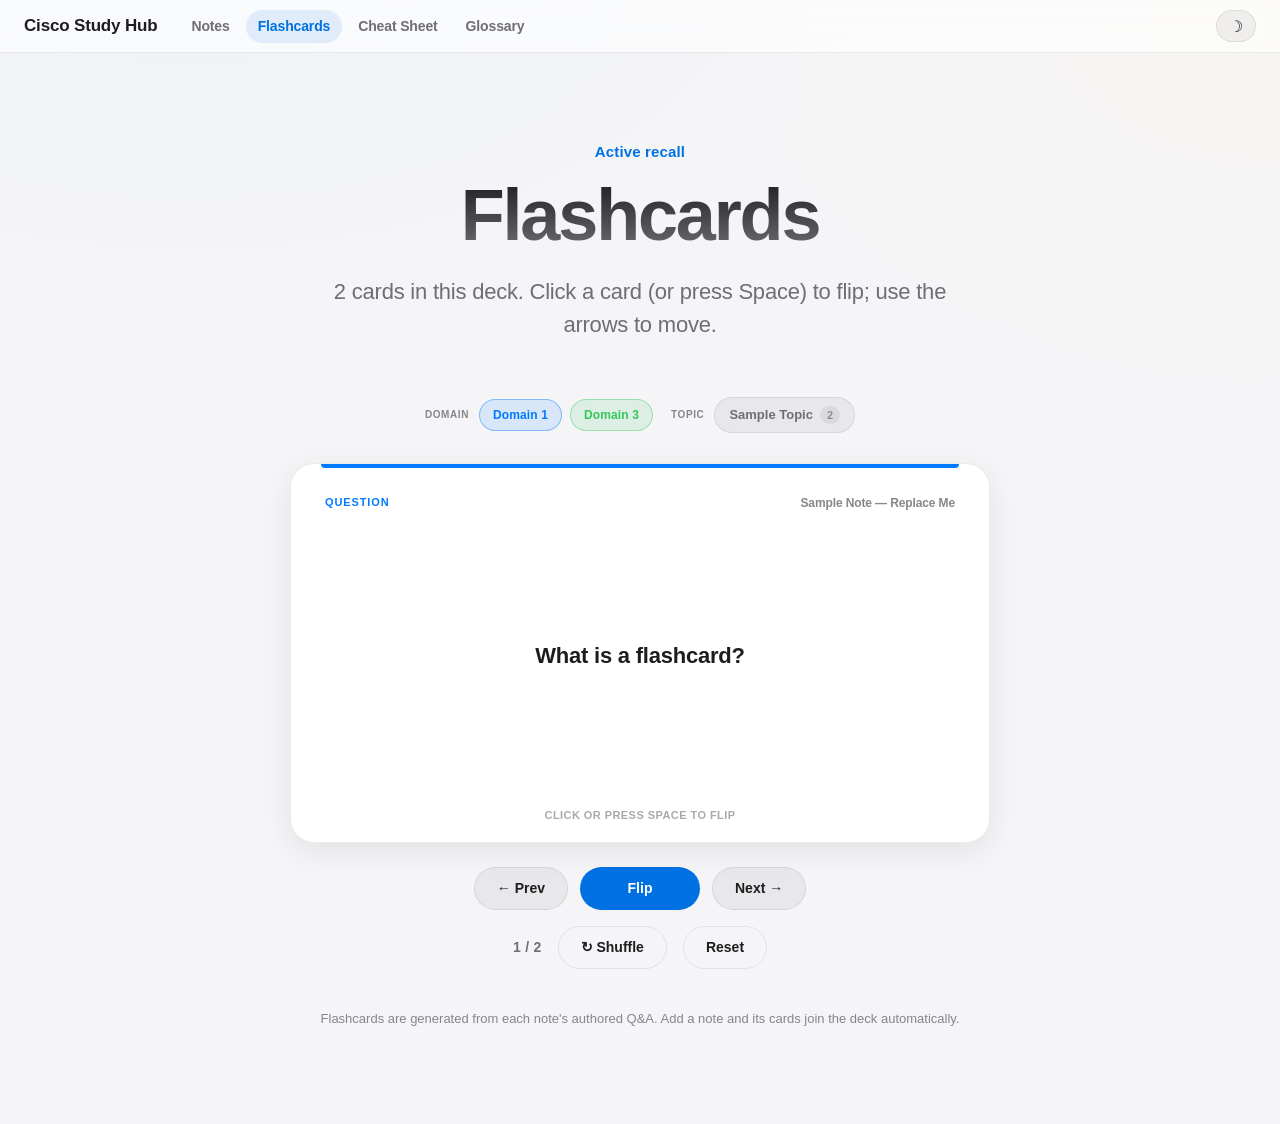
==== commit b75ed9e7: "Generalize into standalone Cisco Study Hub template Strip CCNP/ENCOR/350-401 branding, drive naming " ====
--- a/Flashcards.html
+++ b/Flashcards.html
@@ -3,15 +3,15 @@
 <head>
 <meta charset="UTF-8" />
 <meta name="viewport" content="width=device-width, initial-scale=1.0" />
-<title>CCNP Study Hub &middot; Flashcards</title>
+<title>Cisco Study Hub &middot; Flashcards</title>
 <link rel="stylesheet" href="study.css" />
 </head>
 <body data-page="flashcards">
   <header class="site-header">
     <div class="header-inner">
-      <span class="header-title">CCNP &middot; ENCOR 350-401</span>
+      <span class="header-title">Cisco Study Hub</span>
       <nav class="site-nav" aria-label="Study hub sections">
-        <a class="nav-link" href="CCNP-Study.html" data-page="notes">Notes</a>
+        <a class="nav-link" href="index.html" data-page="notes">Notes</a>
         <a class="nav-link" href="Flashcards.html" data-page="flashcards">Flashcards</a>
         <a class="nav-link" href="Cheat-Sheet.html" data-page="cheatsheet">Cheat Sheet</a>
         <a class="nav-link" href="Glossary.html" data-page="glossary">Glossary</a>
--- a/study.css
+++ b/study.css
@@ -1,6 +1,6 @@
 /* ============================================================
-   CCNP Study Hub - shared styles
-   Used by CCNP-Study.html, Flashcards.html, Cheat-Sheet.html,
+   Cisco Study Hub - shared styles
+   Used by index.html, Flashcards.html, Cheat-Sheet.html,
    and Glossary.html. Theme variables + component styles.
    ============================================================ */
 
